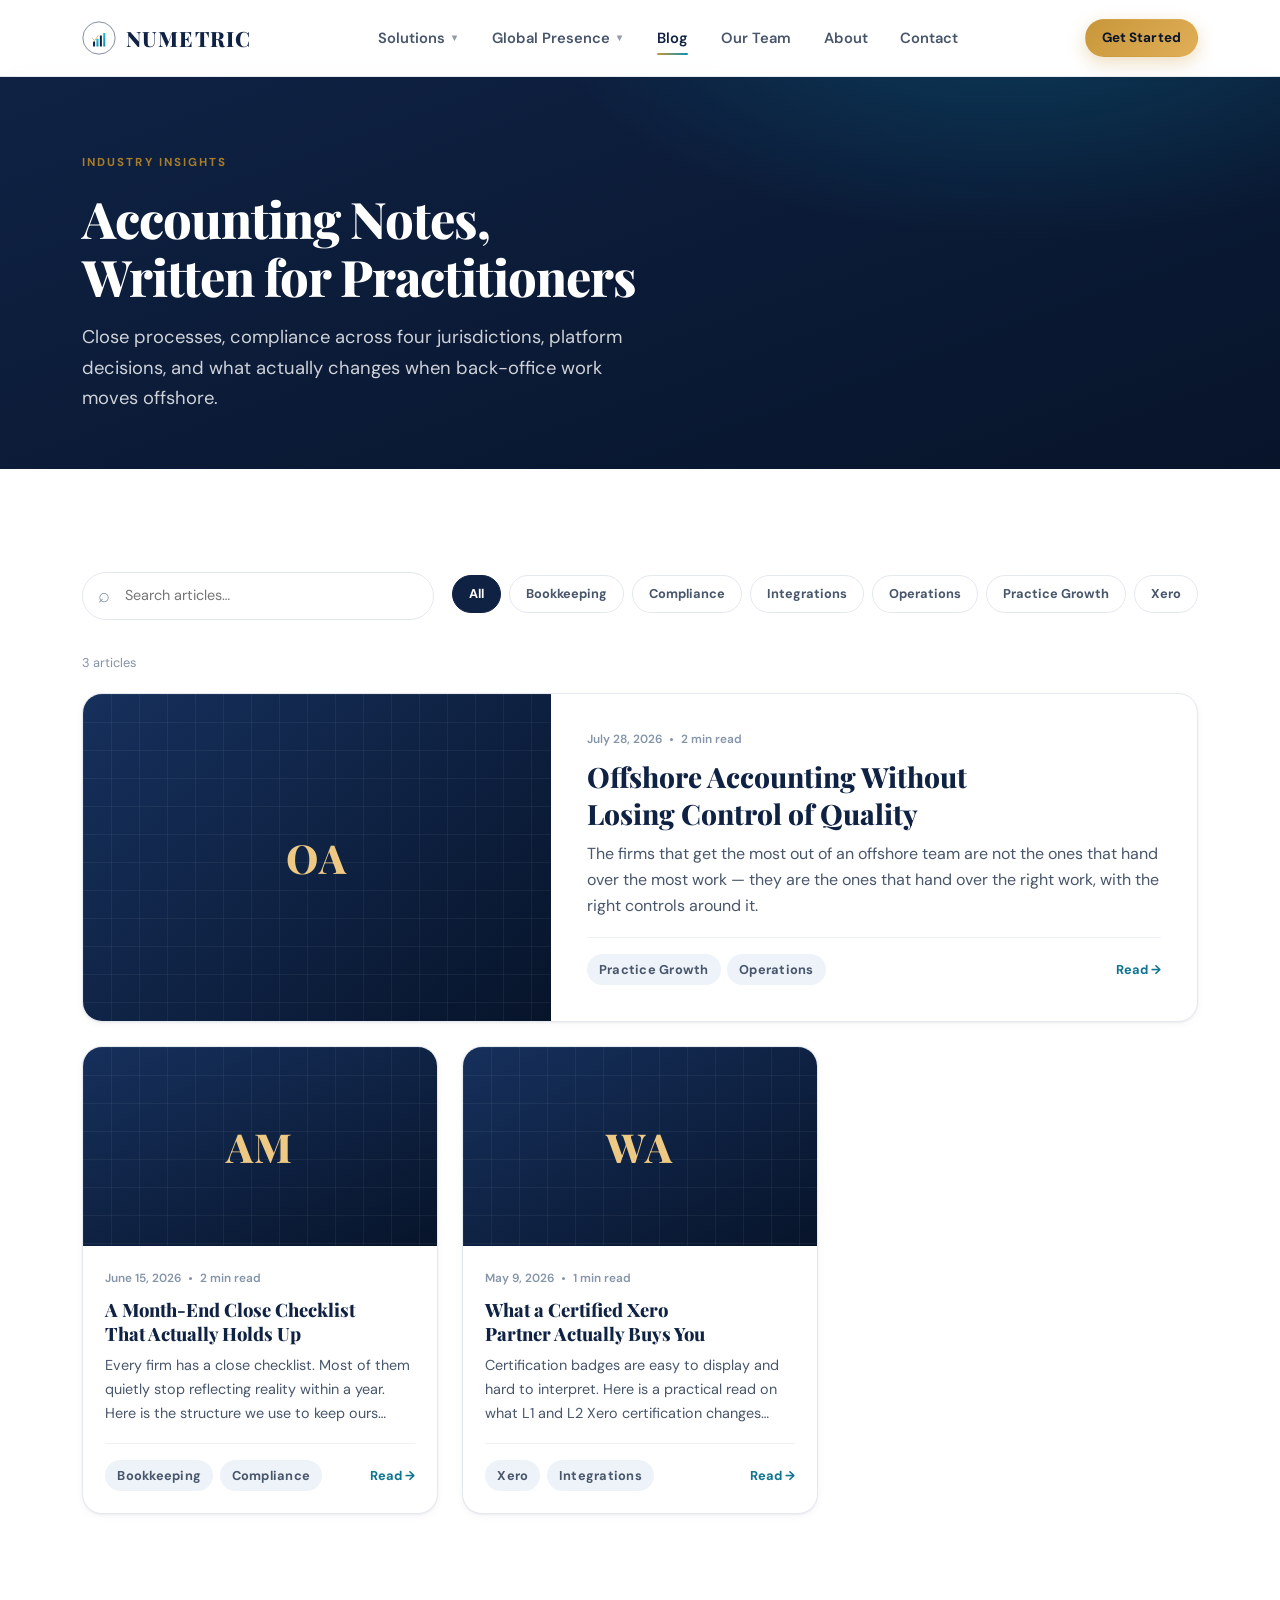
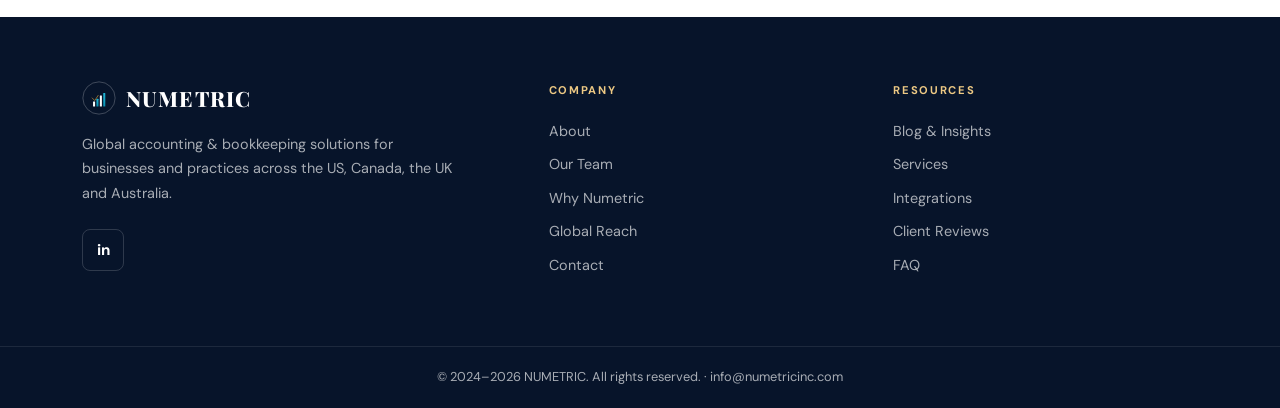
==== blog.html @ f00f63e6 "mobile res and blogs" ====
<!DOCTYPE html>
<html lang="en">
<head>
<meta charset="UTF-8">
<meta name="viewport" content="width=device-width, initial-scale=1.0">
<title>Insights &amp; Blog — NUMETRIC</title>
<meta name="description" content="Practical writing on offshore accounting, month-end close, compliance across the US, Canada, UK and Australia, and getting more out of Xero.">
<link rel="canonical" href="https://www.numetricinc.com/blog">
<meta property="og:title" content="Insights &amp; Blog — NUMETRIC">
<meta property="og:type" content="website">
<link rel="preconnect" href="https://fonts.googleapis.com">
<link rel="preconnect" href="https://fonts.gstatic.com" crossorigin>
<link href="https://fonts.googleapis.com/css2?family=Playfair+Display:wght@700;800&family=DM+Sans:wght@300;400;500;600;700&display=swap" rel="stylesheet">
<link rel="stylesheet" href="/assets/site.css">
</head>
<body data-page="blog">

<a class="skip-link" href="#main">Skip to content</a>
<header data-site-header></header>

<main id="main">

<section class="article-hero">
    <div class="container">
        <span class="eyebrow">Industry Insights</span>
        <h1>Accounting Notes, Written for Practitioners</h1>
        <p class="hero-sub">Close processes, compliance across four jurisdictions, platform decisions,
            and what actually changes when back-office work moves offshore.</p>
    </div>
</section>

<section class="section">
    <div class="container">
        <div class="blog-toolbar">
            <label class="search-field">
                <span class="sr-only">Search articles</span>
                <input id="q" type="search" placeholder="Search articles…" autocomplete="off">
            </label>
            <div class="filter-row" id="tagFilters"></div>
        </div>

        <p id="resultCount" style="font-size:var(--fs-xs);color:var(--muted);margin-bottom:1.25rem"></p>
        <div class="grid grid-3" id="postList"></div>
    </div>
</section>

</main>

<footer data-site-footer></footer>

<script src="/assets/site.js"></script>
<script>
NM.ready(async () => {
    const posts = await NM.getPosts();
    const listEl = document.getElementById('postList');
    const countEl = document.getElementById('resultCount');
    const qEl = document.getElementById('q');

    /* Tag set derived from the posts themselves — no separate list to maintain. */
    const tags = [...new Set(posts.flatMap(p => p.tags))].sort();
    let activeTag = 'All';

    document.getElementById('tagFilters').innerHTML = ['All', ...tags].map(t =>
        `<button class="filter-chip ${t === 'All' ? 'active' : ''}" data-tag="${NM.esc(t)}">${NM.esc(t)}</button>`
    ).join('');

    function render() {
        const q = qEl.value.trim().toLowerCase();
        const matches = posts.filter(p => {
            const byTag = activeTag === 'All' || p.tags.includes(activeTag);
            const byText = !q ||
                (p.title + ' ' + p.excerpt + ' ' + p.content + ' ' + p.tags.join(' '))
                    .toLowerCase().includes(q);
            return byTag && byText;
        });

        if (!matches.length) {
            countEl.textContent = '';
            listEl.innerHTML = posts.length
                ? NM.emptyState('No matching articles',
                    'Try a different search term or clear the active filter.')
                : NM.emptyState('No articles published yet',
                    'Posts added via the studio route and committed to data/blogs.json appear here.');
        } else {
            countEl.textContent =
                `${matches.length} article${matches.length === 1 ? '' : 's'}` +
                (activeTag === 'All' ? '' : ` in ${activeTag}`);
            /* Feature the newest post only in the unfiltered default view. */
            const feature = !q && activeTag === 'All';
            listEl.innerHTML = matches
                .map((p, i) => NM.postCard(p, { featured: feature && i === 0 }))
                .join('');
        }
        NM.observeNew();
    }

    document.getElementById('tagFilters').addEventListener('click', (e) => {
        const chip = e.target.closest('.filter-chip');
        if (!chip) return;
        activeTag = chip.dataset.tag;
        document.querySelectorAll('.filter-chip')
            .forEach(c => c.classList.toggle('active', c === chip));
        render();
    });

    let t;
    qEl.addEventListener('input', () => { clearTimeout(t); t = setTimeout(render, 140); });

    render();
});
</script>
</body>
</html>
---- assets/site.css ----
/* ==========================================================================
   NUMETRIC — Design System
   Single stylesheet shared by every page. Mobile-first: base rules target
   small screens, media queries only ever ADD capability at wider widths.
   ========================================================================== */

/* ── 1. TOKENS ─────────────────────────────────────────────────────────── */
:root {
    /* Brand */
    --navy-900: #07142a;
    --navy-800: #0f2244;
    --navy-700: #16305c;
    --navy-600: #23477f;
    --navy-500: #2c5aa0;

    --gold-600: #a87c28;
    --gold-500: #c8973a;
    --gold-400: #e0ae57;
    --gold-300: #edc984;
    --gold-50:  #fdf6e8;

    --teal-600: #0e7490;
    --teal-500: #0891b2;
    --teal-400: #22b8d8;
    --teal-50:  #e6f6fb;

    /* Neutrals */
    --ink:      #101a2b;
    --slate:    #48566b;
    --muted:    #8494a9;
    --line:     #e4e9f0;
    --line-soft:#eef2f7;
    --surface:  #ffffff;
    --canvas:   #f7f9fc;
    --canvas-2: #eef3f9;

    --success:  #0d9488;
    --danger:   #dc2626;

    /* Type */
    --font-display: 'Playfair Display', Georgia, serif;
    --font-body: 'DM Sans', -apple-system, BlinkMacSystemFont, 'Segoe UI', sans-serif;

    --fs-hero:  clamp(2.15rem, 6.2vw, 4rem);
    --fs-h2:    clamp(1.7rem, 4.2vw, 2.75rem);
    --fs-h3:    clamp(1.1rem, 2.2vw, 1.35rem);
    --fs-lead:  clamp(1rem, 1.9vw, 1.15rem);
    --fs-body:  1rem;
    --fs-sm:    0.9rem;
    --fs-xs:    0.8rem;

    /* Space */
    --gutter: 1.25rem;
    --section-y: clamp(3.5rem, 8vw, 7rem);
    --max-w: 1180px;
    --max-read: 46rem;

    /* Shape */
    --r-sm: 8px;
    --r-md: 14px;
    --r-lg: 20px;
    --r-xl: 28px;
    --r-pill: 999px;

    /* Elevation */
    --sh-1: 0 1px 2px rgba(16, 26, 43, .05), 0 2px 8px rgba(16, 26, 43, .04);
    --sh-2: 0 4px 12px rgba(16, 26, 43, .07), 0 12px 32px rgba(16, 26, 43, .06);
    --sh-3: 0 12px 28px rgba(16, 26, 43, .10), 0 28px 64px rgba(16, 26, 43, .10);
    --sh-navy: 0 18px 40px rgba(15, 34, 68, .28);

    --ease: cubic-bezier(.22, .61, .36, 1);
    --header-h: 68px;
}

@media (min-width: 768px) {
    :root { --gutter: 2rem; --header-h: 76px; }
}

/* ── 2. RESET ──────────────────────────────────────────────────────────── */
*, *::before, *::after { margin: 0; padding: 0; box-sizing: border-box; }

html {
    scroll-behavior: smooth;
    scroll-padding-top: calc(var(--header-h) + 12px);
    -webkit-text-size-adjust: 100%;
}

body {
    font-family: var(--font-body);
    font-size: var(--fs-body);
    line-height: 1.65;
    color: var(--ink);
    background: var(--surface);
    overflow-x: hidden;
    -webkit-font-smoothing: antialiased;
    text-rendering: optimizeLegibility;
}

img, svg { display: block; max-width: 100%; }
button, input, textarea, select { font: inherit; color: inherit; }
button { background: none; border: none; cursor: pointer; }
a { color: inherit; text-decoration: none; }
ul { list-style: none; }

:focus-visible {
    outline: 3px solid var(--teal-400);
    outline-offset: 3px;
    border-radius: 4px;
}

::selection { background: var(--gold-300); color: var(--navy-900); }

@media (prefers-reduced-motion: reduce) {
    html { scroll-behavior: auto; }
    *, *::before, *::after {
        animation-duration: .01ms !important;
        transition-duration: .01ms !important;
    }
}

/* ── 3. LAYOUT PRIMITIVES ──────────────────────────────────────────────── */
.container {
    width: 100%;
    max-width: var(--max-w);
    margin-inline: auto;
    padding-inline: var(--gutter);
}

.section { padding-block: var(--section-y); }
.section-tint { background: var(--canvas); }
.section-deep {
    background:
        radial-gradient(1000px 500px at 85% -10%, rgba(8, 145, 178, .30), transparent 60%),
        radial-gradient(800px 420px at 5% 110%, rgba(200, 151, 58, .22), transparent 60%),
        linear-gradient(160deg, var(--navy-800), var(--navy-900));
    color: #fff;
}

.stack > * + * { margin-top: 1rem; }

/* Section heading block */
.section-head { margin-bottom: clamp(2rem, 5vw, 3.25rem); }
.section-head.center { text-align: center; margin-inline: auto; max-width: 42rem; }

.eyebrow {
    display: inline-block;
    font-size: 0.72rem;
    font-weight: 700;
    letter-spacing: .18em;
    text-transform: uppercase;
    color: var(--gold-600);
}
.section-deep .eyebrow { color: var(--gold-300); }

.rule {
    width: 52px;
    height: 4px;
    border-radius: 2px;
    background: linear-gradient(90deg, var(--gold-500), var(--gold-300));
    margin-block: .9rem 1.25rem;
}
.section-head.center .rule { margin-inline: auto; }

h1, h2, h3, h4 { font-family: var(--font-display); line-height: 1.15; font-weight: 800; }

.section-title {
    font-size: var(--fs-h2);
    color: var(--navy-800);
    letter-spacing: -.015em;
    text-wrap: balance;
}
.section-deep .section-title { color: #fff; }

.section-lead {
    font-size: var(--fs-lead);
    color: var(--slate);
    max-width: 40rem;
    margin-top: 1rem;
    text-wrap: pretty;
}
.section-head.center .section-lead { margin-inline: auto; }
.section-deep .section-lead { color: rgba(255, 255, 255, .78); }

/* Auto-fit grids: one column on phones, fluid columns above */
.grid { display: grid; gap: 1.25rem; }
@media (min-width: 640px) {
    .grid { gap: 1.5rem; }
    .grid-2 { grid-template-columns: repeat(auto-fit, minmax(19rem, 1fr)); }
    .grid-3 { grid-template-columns: repeat(auto-fit, minmax(17rem, 1fr)); }
    .grid-4 { grid-template-columns: repeat(auto-fit, minmax(13rem, 1fr)); }
}

/* ── 4. BUTTONS ────────────────────────────────────────────────────────── */
.btn {
    --btn-bg: var(--navy-800);
    --btn-fg: #fff;
    --btn-bd: transparent;
    display: inline-flex;
    align-items: center;
    justify-content: center;
    gap: .5rem;
    min-height: 46px;
    padding: .7rem 1.5rem;
    border-radius: var(--r-pill);
    border: 1.5px solid var(--btn-bd);
    background: var(--btn-bg);
    color: var(--btn-fg);
    font-size: .93rem;
    font-weight: 700;
    letter-spacing: .01em;
    text-align: center;
    cursor: pointer;
    transition: transform .22s var(--ease), box-shadow .22s var(--ease),
                background-color .22s var(--ease), color .22s var(--ease);
}
.btn:hover { transform: translateY(-2px); box-shadow: var(--sh-2); }
.btn:active { transform: translateY(0); }

.btn-gold {
    --btn-bg: linear-gradient(135deg, var(--gold-500), var(--gold-400));
    --btn-fg: var(--navy-900);
    box-shadow: 0 6px 18px rgba(200, 151, 58, .32);
}
.btn-gold:hover { box-shadow: 0 12px 30px rgba(200, 151, 58, .42); }

.btn-navy { --btn-bg: var(--navy-800); --btn-fg: #fff; }
.btn-teal { --btn-bg: linear-gradient(135deg, var(--teal-500), var(--teal-600)); --btn-fg: #fff; }

.btn-outline {
    --btn-bg: transparent;
    --btn-fg: #fff;
    --btn-bd: rgba(255, 255, 255, .45);
    backdrop-filter: blur(6px);
}
.btn-outline:hover { --btn-bg: rgba(255, 255, 255, .12); }

.btn-ghost {
    --btn-bg: transparent;
    --btn-fg: var(--navy-800);
    --btn-bd: var(--line);
}
.btn-ghost:hover { --btn-bd: var(--navy-600); --btn-bg: var(--canvas); }

.btn-sm { min-height: 38px; padding: .45rem 1rem; font-size: .84rem; }
.btn-block { width: 100%; }

/* ── 5. CHIPS / TAGS ───────────────────────────────────────────────────── */
.tag {
    display: inline-flex;
    align-items: center;
    gap: .35rem;
    padding: .3rem .75rem;
    border-radius: var(--r-pill);
    background: var(--teal-50);
    color: var(--teal-600);
    font-size: var(--fs-xs);
    font-weight: 700;
    letter-spacing: .02em;
}
.tag-gold { background: var(--gold-50); color: var(--gold-600); }
.tag-muted { background: var(--canvas-2); color: var(--slate); }

/* ── 6. CARDS ──────────────────────────────────────────────────────────── */
.card {
    background: var(--surface);
    border: 1px solid var(--line);
    border-radius: var(--r-lg);
    padding: 1.6rem;
    box-shadow: var(--sh-1);
    transition: transform .3s var(--ease), box-shadow .3s var(--ease),
                border-color .3s var(--ease);
}
.card-hover:hover {
    transform: translateY(-4px);
    box-shadow: var(--sh-3);
    border-color: rgba(44, 90, 160, .28);
}

/* Gradient hairline that wipes in on hover */
.card-accent { position: relative; overflow: hidden; }
.card-accent::before {
    content: '';
    position: absolute;
    inset-inline: 0;
    top: 0;
    height: 3px;
    background: linear-gradient(90deg, var(--teal-500), var(--gold-500));
    transform: scaleX(0);
    transform-origin: left;
    transition: transform .4s var(--ease);
}
.card-accent:hover::before { transform: scaleX(1); }

.icon-tile {
    display: grid;
    place-items: center;
    width: 52px;
    height: 52px;
    border-radius: var(--r-md);
    background: linear-gradient(140deg, var(--teal-50), var(--gold-50));
    font-size: 1.5rem;
    margin-bottom: 1.1rem;
}

/* ── 7. HEADER + NAV ───────────────────────────────────────────────────── */
.site-header {
    position: fixed;
    inset-inline: 0;
    top: 0;
    z-index: 1000;
    background: rgba(255, 255, 255, .82);
    backdrop-filter: saturate(180%) blur(14px);
    border-bottom: 1px solid transparent;
    transition: box-shadow .3s var(--ease), border-color .3s var(--ease),
                background-color .3s var(--ease);
}
.site-header.scrolled {
    background: rgba(255, 255, 255, .95);
    border-bottom-color: var(--line);
    box-shadow: 0 2px 20px rgba(16, 26, 43, .07);
}

.nav {
    display: flex;
    align-items: center;
    justify-content: space-between;
    gap: 1rem;
    height: var(--header-h);
    max-width: var(--max-w);
    margin-inline: auto;
    padding-inline: var(--gutter);
}

.brand { display: flex; align-items: center; gap: .6rem; flex-shrink: 0; }
.brand-mark { width: 34px; height: 34px; }
.brand-text {
    font-family: var(--font-display);
    font-size: 1.32rem;
    font-weight: 800;
    letter-spacing: .06em;
    color: var(--navy-800);
}

/* Desktop nav is hidden until there is room for it */
.nav-menu, .nav-cta { display: none; }

@media (min-width: 1024px) {
    .nav-menu {
        display: flex;
        align-items: center;
        gap: .35rem;
        margin-inline: auto;
    }
    .nav-cta { display: flex; align-items: center; gap: .7rem; }
    .nav-toggle { display: none !important; }
}

.nav-item { position: relative; }
.nav-link {
    display: inline-flex;
    align-items: center;
    gap: .3rem;
    padding: .55rem .85rem;
    border-radius: var(--r-sm);
    font-size: .92rem;
    font-weight: 600;
    color: var(--slate);
    transition: color .2s var(--ease), background-color .2s var(--ease);
}
.nav-link:hover, .nav-item:hover > .nav-link { color: var(--navy-800); background: var(--canvas); }
.nav-link[aria-current="page"] { color: var(--navy-800); }
.nav-link[aria-current="page"]::after {
    content: '';
    position: absolute;
    left: .85rem;
    right: .85rem;
    bottom: .25rem;
    height: 2px;
    border-radius: 2px;
    background: linear-gradient(90deg, var(--gold-500), var(--teal-500));
}
.caret { font-size: .6rem; opacity: .6; transition: transform .25s var(--ease); }
.nav-item:hover .caret { transform: rotate(180deg); }

.dropdown {
    position: absolute;
    top: calc(100% + .4rem);
    left: 0;
    min-width: 15rem;
    padding: .5rem;
    background: var(--surface);
    border: 1px solid var(--line);
    border-radius: var(--r-md);
    box-shadow: var(--sh-3);
    opacity: 0;
    visibility: hidden;
    transform: translateY(-6px);
    transition: opacity .22s var(--ease), transform .22s var(--ease), visibility .22s;
}
.nav-item:hover .dropdown, .nav-item:focus-within .dropdown {
    opacity: 1;
    visibility: visible;
    transform: translateY(0);
}
.dropdown a {
    display: block;
    padding: .6rem .75rem;
    border-radius: var(--r-sm);
    font-size: .89rem;
    font-weight: 500;
    color: var(--slate);
    transition: background-color .18s, color .18s, padding-left .18s;
}
.dropdown a:hover { background: var(--canvas); color: var(--navy-800); padding-left: 1rem; }

/* Hamburger */
.nav-toggle {
    display: grid;
    place-content: center;
    gap: 5px;
    width: 44px;
    height: 44px;
    border-radius: var(--r-sm);
    margin-right: -8px;
}
.nav-toggle span {
    display: block;
    width: 22px;
    height: 2px;
    border-radius: 2px;
    background: var(--navy-800);
    transition: transform .3s var(--ease), opacity .2s var(--ease);
}
.nav-toggle[aria-expanded="true"] span:nth-child(1) { transform: translateY(7px) rotate(45deg); }
.nav-toggle[aria-expanded="true"] span:nth-child(2) { opacity: 0; }
.nav-toggle[aria-expanded="true"] span:nth-child(3) { transform: translateY(-7px) rotate(-45deg); }

/* Mobile drawer — full-height sheet below the bar */
.drawer {
    position: fixed;
    inset: var(--header-h) 0 0;
    z-index: 999;
    padding: 1.5rem var(--gutter) 3rem;
    background: var(--surface);
    overflow-y: auto;
    overscroll-behavior: contain;
    opacity: 0;
    visibility: hidden;
    transform: translateY(-8px);
    transition: opacity .28s var(--ease), transform .28s var(--ease), visibility .28s;
}
.drawer.open { opacity: 1; visibility: visible; transform: translateY(0); }
@media (min-width: 1024px) { .drawer { display: none; } }

.drawer-group { padding-block: .85rem; border-bottom: 1px solid var(--line-soft); }
.drawer-label {
    display: block;
    font-size: .7rem;
    font-weight: 700;
    letter-spacing: .16em;
    text-transform: uppercase;
    color: var(--muted);
    margin-bottom: .5rem;
}
.drawer a {
    display: block;
    padding: .7rem 0;
    font-size: 1.02rem;
    font-weight: 600;
    color: var(--navy-800);
}
.drawer a:active { color: var(--teal-600); }
.drawer-actions { display: grid; gap: .75rem; margin-top: 1.5rem; }

body.no-scroll { overflow: hidden; }

/* Every page offsets content by the fixed header */
main { padding-top: var(--header-h); }

/* ── 8. HERO ───────────────────────────────────────────────────────────── */
.hero {
    position: relative;
    isolation: isolate;
    overflow: hidden;
    padding-block: clamp(3rem, 9vw, 6.5rem);
    background: linear-gradient(160deg, var(--navy-800) 0%, var(--navy-900) 100%);
    color: #fff;
}
.hero::before {
    content: '';
    position: absolute;
    inset: 0;
    z-index: -2;
    background-image:
        linear-gradient(rgba(255, 255, 255, .045) 1px, transparent 1px),
        linear-gradient(90deg, rgba(255, 255, 255, .045) 1px, transparent 1px);
    background-size: 56px 56px;
    mask-image: radial-gradient(120% 90% at 50% 0%, #000 30%, transparent 78%);
}
.hero::after {
    content: '';
    position: absolute;
    z-index: -1;
    width: min(70vw, 620px);
    aspect-ratio: 1;
    right: -12%;
    top: -22%;
    border-radius: 50%;
    background: radial-gradient(circle, rgba(8, 145, 178, .38), transparent 68%);
    filter: blur(20px);
}

.hero-inner { display: grid; gap: clamp(2.5rem, 6vw, 4rem); align-items: center; }
@media (min-width: 960px) { .hero-inner { grid-template-columns: 1.08fr .92fr; } }

.hero-badge {
    display: inline-flex;
    align-items: center;
    gap: .5rem;
    padding: .45rem 1rem;
    border-radius: var(--r-pill);
    border: 1px solid rgba(255, 255, 255, .18);
    background: rgba(255, 255, 255, .07);
    backdrop-filter: blur(8px);
    font-size: .75rem;
    font-weight: 700;
    letter-spacing: .1em;
    text-transform: uppercase;
    color: var(--gold-300);
}

.hero h1 {
    font-size: var(--fs-hero);
    letter-spacing: -.02em;
    margin-block: 1.4rem 1.25rem;
    text-wrap: balance;
}
.hero h1 em {
    font-style: normal;
    background: linear-gradient(120deg, var(--gold-400), var(--gold-300));
    -webkit-background-clip: text;
    background-clip: text;
    color: transparent;
}

.hero-sub {
    font-size: var(--fs-lead);
    color: rgba(255, 255, 255, .8);
    max-width: 34rem;
    text-wrap: pretty;
}

.hero-actions { display: flex; flex-wrap: wrap; gap: .85rem; margin-top: 2rem; }
.hero-actions .btn { flex: 1 1 auto; min-width: 12rem; }
@media (min-width: 480px) { .hero-actions .btn { flex: 0 0 auto; } }

/* Stat cards: 2-up even on the smallest phones */
.hero-stats { display: grid; grid-template-columns: repeat(2, 1fr); gap: .85rem; }
@media (min-width: 640px) { .hero-stats { gap: 1.1rem; } }

.stat {
    padding: 1.25rem;
    border-radius: var(--r-lg);
    border: 1px solid rgba(255, 255, 255, .12);
    background: rgba(255, 255, 255, .06);
    backdrop-filter: blur(12px);
    transition: transform .3s var(--ease), background-color .3s var(--ease);
}
.stat:hover { transform: translateY(-4px); background: rgba(255, 255, 255, .1); }
.stat.featured {
    border-color: rgba(200, 151, 58, .4);
    background: linear-gradient(150deg, rgba(200, 151, 58, .18), rgba(255, 255, 255, .05));
}
.stat-icon { font-size: 1.3rem; margin-bottom: .6rem; }
.stat-num {
    font-family: var(--font-display);
    font-size: clamp(1.5rem, 4.4vw, 2rem);
    font-weight: 800;
    color: var(--gold-300);
    line-height: 1.1;
}
.stat-label {
    font-size: var(--fs-xs);
    color: rgba(255, 255, 255, .7);
    line-height: 1.45;
    margin-top: .35rem;
}

/* ── 9. TRUST BAR (scrolls horizontally on small screens) ──────────────── */
.trust {
    background: var(--navy-900);
    border-top: 1px solid rgba(255, 255, 255, .07);
    padding-block: 1rem;
}
.trust-inner {
    display: flex;
    align-items: center;
    gap: 1.25rem;
    max-width: var(--max-w);
    margin-inline: auto;
    padding-inline: var(--gutter);
}
.trust-label {
    flex-shrink: 0;
    font-size: .68rem;
    font-weight: 700;
    letter-spacing: .18em;
    text-transform: uppercase;
    color: var(--gold-500);
}
.trust-items {
    display: flex;
    gap: 1.75rem;
    overflow-x: auto;
    scrollbar-width: none;
    -webkit-overflow-scrolling: touch;
}
.trust-items::-webkit-scrollbar { display: none; }
.trust-item {
    display: flex;
    align-items: center;
    gap: .45rem;
    white-space: nowrap;
    font-size: var(--fs-xs);
    font-weight: 600;
    color: rgba(255, 255, 255, .68);
}

/* ── 10. ABOUT ─────────────────────────────────────────────────────────── */
.about-grid { display: grid; gap: clamp(2.5rem, 5vw, 4rem); align-items: start; }
@media (min-width: 960px) { .about-grid { grid-template-columns: 1.1fr .9fr; } }

.values { display: grid; gap: 1rem; margin-top: 2.5rem; }
@media (min-width: 560px) { .values { grid-template-columns: repeat(3, 1fr); } }

.value {
    padding: 1.25rem;
    border-radius: var(--r-md);
    background: var(--canvas);
    border: 1px solid var(--line-soft);
}
.value .v-icon {
    display: grid;
    place-items: center;
    width: 36px;
    height: 36px;
    border-radius: 10px;
    background: var(--surface);
    box-shadow: var(--sh-1);
    margin-bottom: .7rem;
}
.value h4 { font-size: .95rem; color: var(--navy-800); margin-bottom: .3rem; }
.value p { font-size: var(--fs-xs); color: var(--slate); line-height: 1.55; }

.about-visual { position: relative; }
.about-panel {
    padding: clamp(1.75rem, 4vw, 2.5rem);
    border-radius: var(--r-xl);
    background: linear-gradient(155deg, var(--navy-700), var(--navy-900));
    color: #fff;
    box-shadow: var(--sh-navy);
}
.about-panel h3 { font-size: var(--fs-h3); margin-bottom: 1rem; }
.about-panel p { color: rgba(255, 255, 255, .78); font-size: var(--fs-sm); line-height: 1.75; }

.about-float {
    display: none;
    position: absolute;
    right: -1rem;
    bottom: -1.75rem;
    padding: 1.1rem 1.5rem;
    border-radius: var(--r-lg);
    background: var(--surface);
    box-shadow: var(--sh-3);
    text-align: center;
}
@media (min-width: 560px) { .about-float { display: block; } }
.about-float .big {
    font-family: var(--font-display);
    font-size: 1.75rem;
    font-weight: 800;
    color: var(--gold-600);
}
.about-float .small {
    font-size: .68rem;
    font-weight: 700;
    letter-spacing: .1em;
    text-transform: uppercase;
    color: var(--muted);
}

/* ── 11. SERVICES ──────────────────────────────────────────────────────── */
.svc h3 { font-size: var(--fs-h3); color: var(--navy-800); margin-bottom: .6rem; }
.svc > p { font-size: var(--fs-sm); color: var(--slate); line-height: 1.7; }
.svc-list { margin-top: 1.1rem; padding-top: 1.1rem; border-top: 1px solid var(--line-soft); }
.svc-list li {
    position: relative;
    padding-left: 1.4rem;
    font-size: var(--fs-xs);
    color: var(--slate);
    line-height: 1.5;
}
.svc-list li + li { margin-top: .5rem; }
.svc-list li::before {
    content: '';
    position: absolute;
    left: 0;
    top: .45em;
    width: 6px;
    height: 6px;
    border-radius: 50%;
    background: linear-gradient(135deg, var(--teal-500), var(--gold-500));
}

/* ── 12. INTEGRATIONS ──────────────────────────────────────────────────── */
.intg { position: relative; }
.intg-logo {
    display: grid;
    place-items: center;
    width: 60px;
    height: 60px;
    border-radius: var(--r-md);
    font-size: 1.6rem;
    font-weight: 800;
    color: #fff;
    margin-bottom: 1.1rem;
}
.intg-logo.timeki { background: linear-gradient(135deg, var(--teal-500), var(--teal-600)); }
.intg-logo.xero { background: linear-gradient(135deg, #13b5ea, #0086b3); font-family: var(--font-display); }
.intg h3 { font-size: var(--fs-h3); color: var(--navy-800); }
.intg-sub { font-size: var(--fs-xs); font-weight: 700; color: var(--teal-600); margin-block: .25rem .8rem; }
.intg > p { font-size: var(--fs-sm); color: var(--slate); line-height: 1.7; }
.intg-features { margin-top: 1.1rem; display: flex; flex-wrap: wrap; gap: .45rem; }
.intg-features li {
    padding: .3rem .7rem;
    border-radius: var(--r-pill);
    background: var(--canvas);
    border: 1px solid var(--line-soft);
    font-size: .74rem;
    font-weight: 600;
    color: var(--slate);
}

.note-panel {
    margin-top: 1.5rem;
    padding: clamp(1.25rem, 3vw, 2rem);
    border-radius: var(--r-lg);
    border-left: 4px solid var(--gold-500);
    background: var(--gold-50);
}
.note-panel h4 { font-size: 1.05rem; color: var(--navy-800); margin-bottom: .5rem; }
.note-panel p { font-size: var(--fs-sm); color: var(--slate); line-height: 1.7; }

/* ── 13. COUNTRIES ─────────────────────────────────────────────────────── */
.country {
    text-align: center;
    padding: 1.75rem 1.25rem;
    border-radius: var(--r-lg);
    border: 1px solid rgba(255, 255, 255, .12);
    background: rgba(255, 255, 255, .06);
    backdrop-filter: blur(10px);
    transition: transform .3s var(--ease), background-color .3s var(--ease);
}
.country:hover { transform: translateY(-5px); background: rgba(255, 255, 255, .1); }
.country img {
    width: 56px;
    height: 37px;
    object-fit: cover;
    border-radius: 5px;
    margin: 0 auto .9rem;
    box-shadow: 0 4px 12px rgba(0, 0, 0, .3);
}
.country h4 { font-size: 1.05rem; color: #fff; margin-bottom: .45rem; }
.country p { font-size: var(--fs-xs); color: rgba(255, 255, 255, .68); line-height: 1.55; }

.countries-more {
    text-align: center;
    margin-top: 2.25rem;
    font-size: var(--fs-sm);
    color: rgba(255, 255, 255, .7);
}
.countries-more strong { color: var(--gold-300); }

/* ── 14. PROCESS ───────────────────────────────────────────────────────── */
.process-track { display: grid; gap: 1.5rem; counter-reset: step; }
@media (min-width: 900px) {
    .process-track { grid-template-columns: repeat(4, 1fr); gap: 1.25rem; }
}
.step { position: relative; padding-left: 3.75rem; }
@media (min-width: 900px) { .step { padding-left: 0; padding-top: 4rem; text-align: left; } }

.step-num {
    position: absolute;
    left: 0;
    top: 0;
    display: grid;
    place-items: center;
    width: 48px;
    height: 48px;
    border-radius: 50%;
    background: linear-gradient(140deg, var(--navy-700), var(--navy-900));
    color: var(--gold-300);
    font-family: var(--font-display);
    font-size: 1.15rem;
    font-weight: 800;
    box-shadow: var(--sh-2);
    z-index: 1;
}
/* Connector: vertical on mobile, horizontal on wide screens */
.step:not(:last-child)::after {
    content: '';
    position: absolute;
    left: 23px;
    top: 48px;
    bottom: -1.5rem;
    width: 2px;
    background: linear-gradient(var(--line), transparent);
}
@media (min-width: 900px) {
    .step:not(:last-child)::after {
        left: 48px;
        right: -1.25rem;
        top: 23px;
        bottom: auto;
        width: auto;
        height: 2px;
        background: linear-gradient(90deg, var(--line), transparent);
    }
}
.step h4 { font-size: 1.05rem; color: var(--navy-800); margin-bottom: .45rem; }
.step p { font-size: var(--fs-xs); color: var(--slate); line-height: 1.6; }

/* ── 15. WHY ───────────────────────────────────────────────────────────── */
.why-card h3 { font-size: var(--fs-h3); color: var(--navy-800); margin-bottom: .55rem; }
.why-card p { font-size: var(--fs-sm); color: var(--slate); line-height: 1.7; }

/* ── 16. BLOG ──────────────────────────────────────────────────────────── */
.post-card {
    display: flex;
    flex-direction: column;
    overflow: hidden;
    padding: 0;
    height: 100%;
}
.post-cover {
    aspect-ratio: 16 / 9;
    display: grid;
    place-items: center;
    background: linear-gradient(140deg, var(--navy-700), var(--navy-900));
    color: var(--gold-300);
    font-family: var(--font-display);
    font-size: 2.5rem;
    font-weight: 800;
    letter-spacing: .04em;
    position: relative;
    overflow: hidden;
}
.post-cover::after {
    content: '';
    position: absolute;
    inset: 0;
    background-image:
        linear-gradient(rgba(255, 255, 255, .05) 1px, transparent 1px),
        linear-gradient(90deg, rgba(255, 255, 255, .05) 1px, transparent 1px);
    background-size: 28px 28px;
}
.post-cover img { width: 100%; height: 100%; object-fit: cover; }

.post-body { display: flex; flex-direction: column; flex: 1; padding: 1.4rem; }
.post-meta {
    display: flex;
    flex-wrap: wrap;
    align-items: center;
    gap: .5rem;
    font-size: .74rem;
    color: var(--muted);
    font-weight: 600;
    margin-bottom: .6rem;
}
.post-meta .dot { width: 3px; height: 3px; border-radius: 50%; background: var(--muted); }
.post-card h3 {
    font-size: 1.15rem;
    color: var(--navy-800);
    line-height: 1.3;
    margin-bottom: .55rem;
    text-wrap: balance;
}
.post-card:hover h3 { color: var(--navy-600); }
.post-excerpt {
    font-size: var(--fs-sm);
    color: var(--slate);
    line-height: 1.65;
    flex: 1;
    /* Keep card heights even without hard-cropping short excerpts */
    display: -webkit-box;
    -webkit-line-clamp: 3;
    line-clamp: 3;
    -webkit-box-orient: vertical;
    overflow: hidden;
}
.post-foot {
    display: flex;
    align-items: center;
    justify-content: space-between;
    gap: .75rem;
    margin-top: 1.1rem;
    padding-top: 1rem;
    border-top: 1px solid var(--line-soft);
}
.post-link {
    font-size: var(--fs-xs);
    font-weight: 700;
    color: var(--teal-600);
    white-space: nowrap;
    flex-shrink: 0;
}
.post-card:hover .post-link { color: var(--navy-800); }

/* Featured post — spans the full row on wide screens */
@media (min-width: 900px) {
    .post-card.featured { grid-column: 1 / -1; flex-direction: row; }
    .post-card.featured .post-cover { flex: 0 0 42%; aspect-ratio: auto; }
    .post-card.featured .post-body { padding: 2.25rem; justify-content: center; }
    .post-card.featured h3 { font-size: 1.75rem; }
    .post-card.featured .post-excerpt { -webkit-line-clamp: 4; line-clamp: 4; font-size: 1rem; }
}

.empty-state {
    grid-column: 1 / -1;
    text-align: center;
    padding: clamp(2.5rem, 8vw, 4.5rem) 1.5rem;
    border: 2px dashed var(--line);
    border-radius: var(--r-lg);
    background: var(--canvas);
}
.empty-state .emoji { font-size: 2.25rem; margin-bottom: .75rem; }
.empty-state h3 { font-size: 1.15rem; color: var(--navy-800); margin-bottom: .4rem; }
.empty-state p { font-size: var(--fs-sm); color: var(--slate); max-width: 28rem; margin-inline: auto; }

/* Blog index toolbar */
.blog-toolbar {
    display: flex;
    flex-direction: column;
    gap: 1rem;
    margin-bottom: 2rem;
}
@media (min-width: 720px) {
    .blog-toolbar { flex-direction: row; align-items: center; justify-content: space-between; }
}
.search-field { position: relative; flex: 1; max-width: 22rem; }
.search-field input {
    width: 100%;
    min-height: 46px;
    padding: .7rem 1rem .7rem 2.6rem;
    border: 1.5px solid var(--line);
    border-radius: var(--r-pill);
    background: var(--surface);
    font-size: var(--fs-sm);
    transition: border-color .2s, box-shadow .2s;
}
.search-field input:focus {
    outline: none;
    border-color: var(--teal-500);
    box-shadow: 0 0 0 4px var(--teal-50);
}
.search-field::before {
    content: '⌕';
    position: absolute;
    left: 1rem;
    top: 50%;
    transform: translateY(-52%);
    font-size: 1.25rem;
    color: var(--muted);
    pointer-events: none;
}

.filter-row {
    display: flex;
    gap: .5rem;
    overflow-x: auto;
    scrollbar-width: none;
    padding-bottom: .25rem;
    margin-inline: calc(var(--gutter) * -1);
    padding-inline: var(--gutter);
}
.filter-row::-webkit-scrollbar { display: none; }
@media (min-width: 720px) { .filter-row { margin-inline: 0; padding-inline: 0; flex-wrap: wrap; overflow: visible; } }

.filter-chip {
    flex-shrink: 0;
    padding: .45rem 1rem;
    border-radius: var(--r-pill);
    border: 1.5px solid var(--line);
    background: var(--surface);
    font-size: var(--fs-xs);
    font-weight: 700;
    color: var(--slate);
    white-space: nowrap;
    transition: all .2s var(--ease);
}
.filter-chip:hover { border-color: var(--navy-600); color: var(--navy-800); }
.filter-chip.active {
    background: var(--navy-800);
    border-color: var(--navy-800);
    color: #fff;
}

/* ── 17. ARTICLE (single post) ─────────────────────────────────────────── */
.article-hero {
    padding-block: clamp(2.5rem, 6vw, 4.5rem) clamp(2rem, 5vw, 3.5rem);
    background:
        radial-gradient(800px 400px at 80% -20%, rgba(8, 145, 178, .28), transparent 60%),
        linear-gradient(160deg, var(--navy-800), var(--navy-900));
    color: #fff;
}
.article-hero h1 {
    font-size: clamp(1.85rem, 5vw, 3.15rem);
    letter-spacing: -.02em;
    margin-block: 1rem;
    max-width: var(--max-read);
    text-wrap: balance;
}
.article-hero .post-meta { color: rgba(255, 255, 255, .62); }
.article-hero .post-meta .dot { background: rgba(255, 255, 255, .4); }

.breadcrumb {
    display: flex;
    align-items: center;
    gap: .5rem;
    font-size: var(--fs-xs);
    font-weight: 600;
    color: rgba(255, 255, 255, .6);
    margin-bottom: 1.25rem;
}
.breadcrumb a:hover { color: var(--gold-300); }

.prose {
    max-width: var(--max-read);
    margin-inline: auto;
    font-size: 1.06rem;
    line-height: 1.8;
    color: var(--slate);
}
.prose > * + * { margin-top: 1.3rem; }
.prose h2 {
    font-size: clamp(1.35rem, 3vw, 1.75rem);
    color: var(--navy-800);
    margin-top: 2.75rem;
    line-height: 1.25;
}
.prose h3 {
    font-size: clamp(1.1rem, 2.4vw, 1.3rem);
    color: var(--navy-800);
    margin-top: 2rem;
}
.prose strong { color: var(--ink); font-weight: 700; }
.prose a { color: var(--teal-600); font-weight: 600; text-decoration: underline; text-underline-offset: 3px; }
.prose a:hover { color: var(--navy-800); }
.prose ul, .prose ol { padding-left: 1.35rem; }
.prose ul { list-style: disc; }
.prose ol { list-style: decimal; }
.prose li { margin-top: .5rem; }
.prose li::marker { color: var(--gold-500); }
.prose blockquote {
    padding: 1rem 1.5rem;
    border-left: 4px solid var(--gold-500);
    background: var(--gold-50);
    border-radius: 0 var(--r-md) var(--r-md) 0;
    font-size: 1.05rem;
    color: var(--navy-800);
}
.prose code {
    padding: .15em .45em;
    border-radius: 5px;
    background: var(--canvas-2);
    font-family: ui-monospace, 'Cascadia Code', Consolas, monospace;
    font-size: .88em;
    color: var(--navy-700);
}
.prose hr { border: none; border-top: 1px solid var(--line); margin-block: 2.5rem; }

.article-foot {
    max-width: var(--max-read);
    margin: 3rem auto 0;
    padding-top: 2rem;
    border-top: 1px solid var(--line);
}

/* ── 18. REVIEWS ───────────────────────────────────────────────────────── */
.reviews-layout { display: grid; gap: 1.5rem; margin-bottom: 3rem; }
@media (min-width: 900px) { .reviews-layout { grid-template-columns: .8fr 1.2fr; } }

.rating-summary {
    padding: 1.75rem;
    border-radius: var(--r-lg);
    background: linear-gradient(155deg, var(--navy-700), var(--navy-900));
    color: #fff;
}
.rating-top { display: flex; align-items: center; gap: 1.1rem; margin-bottom: 1.5rem; }
.rating-num { font-family: var(--font-display); font-size: 3rem; font-weight: 800; color: var(--gold-300); line-height: 1; }
.rating-stars { font-size: 1.05rem; color: var(--gold-400); letter-spacing: .1em; }
.rating-count { font-size: var(--fs-xs); color: rgba(255, 255, 255, .6); }

.bar-row { display: flex; align-items: center; gap: .65rem; font-size: var(--fs-xs); }
.bar-row + .bar-row { margin-top: .5rem; }
.bar-lbl { width: 2.2rem; color: rgba(255, 255, 255, .7); flex-shrink: 0; }
.bar-track { flex: 1; height: 7px; border-radius: 4px; background: rgba(255, 255, 255, .12); overflow: hidden; }
.bar-fill {
    height: 100%;
    border-radius: 4px;
    background: linear-gradient(90deg, var(--gold-500), var(--gold-300));
    transition: width .7s var(--ease);
}
.bar-cnt { width: 1.6rem; text-align: right; color: rgba(255, 255, 255, .55); flex-shrink: 0; }

.review-card { display: flex; flex-direction: column; }
.review-top { display: flex; align-items: flex-start; justify-content: space-between; gap: 1rem; }
.reviewer { font-weight: 700; font-size: .95rem; color: var(--navy-800); }
.reviewer-co { font-size: var(--fs-xs); color: var(--muted); }
.review-stars { color: var(--gold-500); font-size: .9rem; letter-spacing: .05em; flex-shrink: 0; }
.review-text {
    font-size: var(--fs-sm);
    color: var(--slate);
    line-height: 1.7;
    font-style: italic;
    margin-block: .9rem;
}
.review-date { font-size: .72rem; color: var(--muted); margin-top: auto; }

.star-input { display: flex; gap: .3rem; }
.star-btn {
    font-size: 1.85rem;
    line-height: 1;
    color: var(--line);
    cursor: pointer;
    transition: color .15s, transform .15s;
    padding: 0 .05rem;
}
.star-btn:hover { transform: scale(1.15); }
.star-btn.lit { color: var(--gold-500); }

/* ── 19. FAQ ───────────────────────────────────────────────────────────── */
.faq-list { max-width: 52rem; margin-inline: auto; display: grid; gap: .75rem; }
.faq-item {
    border: 1px solid var(--line);
    border-radius: var(--r-md);
    background: var(--surface);
    overflow: hidden;
    transition: border-color .25s, box-shadow .25s;
}
.faq-item.open { border-color: var(--navy-600); box-shadow: var(--sh-2); }
.faq-q {
    display: flex;
    align-items: center;
    justify-content: space-between;
    gap: 1rem;
    width: 100%;
    padding: 1.1rem 1.25rem;
    text-align: left;
    font-size: .97rem;
    font-weight: 600;
    color: var(--navy-800);
    min-height: 56px;
}
.faq-chevron { flex-shrink: 0; font-size: .7rem; color: var(--gold-500); transition: transform .3s var(--ease); }
.faq-item.open .faq-chevron { transform: rotate(180deg); }
.faq-a { display: grid; grid-template-rows: 0fr; transition: grid-template-rows .35s var(--ease); }
.faq-item.open .faq-a { grid-template-rows: 1fr; }
.faq-a > div { overflow: hidden; }
.faq-a p {
    padding: 0 1.25rem 1.25rem;
    font-size: var(--fs-sm);
    color: var(--slate);
    line-height: 1.75;
}

/* ── 20. FORMS ─────────────────────────────────────────────────────────── */
.form-row { display: grid; gap: 1rem; }
@media (min-width: 560px) { .form-row { grid-template-columns: 1fr 1fr; } }

.field { margin-bottom: 1rem; }
.field label {
    display: block;
    font-size: var(--fs-xs);
    font-weight: 700;
    color: var(--navy-800);
    margin-bottom: .4rem;
}
.field input, .field textarea, .field select {
    width: 100%;
    min-height: 46px;
    padding: .7rem .9rem;
    border: 1.5px solid var(--line);
    border-radius: var(--r-sm);
    background: var(--surface);
    font-size: var(--fs-sm);
    color: var(--ink);
    transition: border-color .2s, box-shadow .2s;
}
.field textarea { min-height: 130px; resize: vertical; line-height: 1.6; }
.field input:focus, .field textarea:focus, .field select:focus {
    outline: none;
    border-color: var(--teal-500);
    box-shadow: 0 0 0 4px var(--teal-50);
}
.field .hint { font-size: .72rem; color: var(--muted); margin-top: .3rem; }

.panel {
    padding: clamp(1.5rem, 4vw, 2.25rem);
    border-radius: var(--r-lg);
    background: var(--surface);
    border: 1px solid var(--line);
    box-shadow: var(--sh-2);
}
.panel > h3 { font-size: var(--fs-h3); color: var(--navy-800); margin-bottom: .35rem; }
.panel > .panel-sub { font-size: var(--fs-xs); color: var(--muted); margin-bottom: 1.4rem; }

.toast {
    display: none;
    padding: .8rem 1rem;
    border-radius: var(--r-sm);
    background: #ecfdf5;
    border: 1px solid #a7f3d0;
    color: #047857;
    font-size: var(--fs-xs);
    font-weight: 700;
    margin-bottom: 1rem;
}
.toast.show { display: block; }
.toast.error { background: #fef2f2; border-color: #fecaca; color: var(--danger); }

/* ── 21. CONTACT ───────────────────────────────────────────────────────── */
.contact-grid { display: grid; gap: 2rem; align-items: start; }
@media (min-width: 900px) { .contact-grid { grid-template-columns: .85fr 1.15fr; gap: 3rem; } }

.contact-item { display: flex; gap: 1rem; margin-bottom: 1.6rem; }
.contact-item .ci-icon {
    display: grid;
    place-items: center;
    flex-shrink: 0;
    width: 42px;
    height: 42px;
    border-radius: var(--r-sm);
    background: rgba(255, 255, 255, .1);
    border: 1px solid rgba(255, 255, 255, .14);
    font-size: 1.05rem;
}
.ci-label {
    font-size: .68rem;
    font-weight: 700;
    letter-spacing: .13em;
    text-transform: uppercase;
    color: var(--gold-300);
    margin-bottom: .2rem;
}
.ci-value { font-size: var(--fs-sm); color: rgba(255, 255, 255, .8); line-height: 1.6; }
.ci-value a { color: var(--gold-300); text-decoration: underline; text-underline-offset: 3px; }

/* ── 22. TEAM PAGE ─────────────────────────────────────────────────────── */
.team-hero {
    padding-block: clamp(3rem, 8vw, 5.5rem);
    background:
        radial-gradient(700px 380px at 85% 0%, rgba(200, 151, 58, .22), transparent 62%),
        linear-gradient(160deg, var(--navy-800), var(--navy-900));
    color: #fff;
}
.team-hero h1 {
    font-size: clamp(2rem, 5.4vw, 3.35rem);
    letter-spacing: -.02em;
    margin-block: 1rem;
    max-width: 20ch;
    text-wrap: balance;
}
.team-facts { display: grid; gap: 1rem; margin-top: 2.5rem; }
@media (min-width: 560px) { .team-facts { grid-template-columns: repeat(3, 1fr); } }
.fact {
    padding: 1.1rem 1.25rem;
    border-radius: var(--r-md);
    border: 1px solid rgba(255, 255, 255, .13);
    background: rgba(255, 255, 255, .06);
}
.fact .fact-num {
    font-family: var(--font-display);
    font-size: 1.6rem;
    font-weight: 800;
    color: var(--gold-300);
}
.fact .fact-lbl { font-size: .72rem; color: rgba(255, 255, 255, .68); line-height: 1.45; }

/* Member cards — one column on phones, then as many as fit. */
.team-grid { display: grid; gap: 1.5rem; }
@media (min-width: 620px) { .team-grid { grid-template-columns: repeat(auto-fit, minmax(17.5rem, 1fr)); } }

.member {
    display: flex;
    flex-direction: column;
    padding: 0;
    overflow: hidden;
    height: 100%;
}

.member-photo {
    position: relative;
    aspect-ratio: 4 / 5;
    display: grid;
    place-items: center;
    background: linear-gradient(150deg, var(--navy-700), var(--navy-900));
    overflow: hidden;
}
.member-photo img { width: 100%; height: 100%; object-fit: cover; object-position: center top; }
/* Faint grid keeps the monogram fallback from reading as a broken image. */
.member-photo::after {
    content: '';
    position: absolute;
    inset: 0;
    background-image:
        linear-gradient(rgba(255, 255, 255, .05) 1px, transparent 1px),
        linear-gradient(90deg, rgba(255, 255, 255, .05) 1px, transparent 1px);
    background-size: 30px 30px;
    pointer-events: none;
}
.member-monogram {
    position: relative;
    z-index: 1;
    font-family: var(--font-display);
    font-size: clamp(2.75rem, 8vw, 3.75rem);
    font-weight: 800;
    letter-spacing: .06em;
    color: var(--gold-300);
}
.member-badge {
    position: absolute;
    z-index: 2;
    left: 1rem;
    bottom: 1rem;
    padding: .28rem .7rem;
    border-radius: var(--r-pill);
    background: rgba(7, 20, 42, .72);
    backdrop-filter: blur(6px);
    border: 1px solid rgba(255, 255, 255, .18);
    font-size: .68rem;
    font-weight: 700;
    letter-spacing: .12em;
    text-transform: uppercase;
    color: var(--gold-300);
}

.member-body { display: flex; flex-direction: column; flex: 1; padding: 1.5rem; }
.member-name { font-size: 1.3rem; color: var(--navy-800); line-height: 1.2; }
.member-role {
    font-size: .72rem;
    font-weight: 700;
    letter-spacing: .13em;
    text-transform: uppercase;
    color: var(--teal-600);
    margin-block: .4rem .9rem;
}
.member-bio { font-size: var(--fs-sm); color: var(--slate); line-height: 1.7; flex: 1; }
.member-focus { display: flex; flex-wrap: wrap; gap: .4rem; margin-top: 1.1rem; }
.member-links {
    display: flex;
    flex-wrap: wrap;
    gap: .5rem;
    margin-top: 1.25rem;
    padding-top: 1.1rem;
    border-top: 1px solid var(--line-soft);
}
.member-link {
    font-size: var(--fs-xs);
    font-weight: 700;
    color: var(--teal-600);
    transition: color .2s;
}
.member-link:hover { color: var(--navy-800); }
.member-link + .member-link { padding-left: .75rem; border-left: 1px solid var(--line); }

.team-quote {
    max-width: 44rem;
    margin-inline: auto;
    text-align: center;
    font-family: var(--font-display);
    font-size: clamp(1.2rem, 3vw, 1.7rem);
    font-style: italic;
    line-height: 1.5;
    color: var(--navy-800);
    text-wrap: pretty;
}
.team-quote cite {
    display: block;
    margin-top: 1.25rem;
    font-family: var(--font-body);
    font-size: var(--fs-xs);
    font-style: normal;
    font-weight: 700;
    letter-spacing: .12em;
    text-transform: uppercase;
    color: var(--gold-600);
}

/* ── 23. STUDIO (blog composer) ────────────────────────────────────────── */
.studio-shell { display: grid; gap: 1.75rem; align-items: start; }
@media (min-width: 1040px) { .studio-shell { grid-template-columns: 1fr 1fr; } }

.tabs { display: flex; gap: .4rem; border-bottom: 1px solid var(--line); margin-bottom: 1.75rem; }
.tab {
    padding: .7rem 1.1rem;
    font-size: var(--fs-sm);
    font-weight: 700;
    color: var(--muted);
    border-bottom: 2px solid transparent;
    margin-bottom: -1px;
    transition: color .2s, border-color .2s;
}
.tab:hover { color: var(--navy-800); }
.tab.active { color: var(--navy-800); border-bottom-color: var(--gold-500); }

.callout {
    padding: 1rem 1.15rem;
    border-radius: var(--r-md);
    border-left: 4px solid var(--teal-500);
    background: var(--teal-50);
    font-size: var(--fs-xs);
    color: var(--navy-700);
    line-height: 1.65;
    margin-bottom: 1.75rem;
}
.callout strong { color: var(--navy-800); }
.callout code {
    padding: .1em .4em;
    border-radius: 4px;
    background: rgba(255, 255, 255, .75);
    font-family: ui-monospace, Consolas, monospace;
    font-size: .95em;
}
.callout ol { padding-left: 1.2rem; list-style: decimal; margin-top: .5rem; }
.callout li { margin-top: .25rem; }

.draft-row {
    display: flex;
    align-items: center;
    justify-content: space-between;
    gap: 1rem;
    padding: .85rem 1rem;
    border: 1px solid var(--line);
    border-radius: var(--r-sm);
    background: var(--surface);
}
.draft-row + .draft-row { margin-top: .6rem; }
.draft-row .d-title { font-size: var(--fs-sm); font-weight: 700; color: var(--navy-800); }
.draft-row .d-meta { font-size: .72rem; color: var(--muted); }
.icon-btn {
    display: grid;
    place-items: center;
    width: 34px;
    height: 34px;
    border-radius: var(--r-sm);
    color: var(--muted);
    font-size: 1rem;
    transition: background-color .2s, color .2s;
}
.icon-btn:hover { background: var(--canvas-2); color: var(--danger); }

.code-out {
    width: 100%;
    min-height: 300px;
    padding: 1rem;
    border: 1px solid var(--line);
    border-radius: var(--r-sm);
    background: var(--navy-900);
    color: #cfe3f5;
    font-family: ui-monospace, 'Cascadia Code', Consolas, monospace;
    font-size: .78rem;
    line-height: 1.6;
    resize: vertical;
    white-space: pre;
    overflow: auto;
}

/* ── 24. FOOTER ────────────────────────────────────────────────────────── */
.site-footer { background: var(--navy-900); color: rgba(255, 255, 255, .65); }
.footer-top {
    display: grid;
    gap: 2.5rem;
    max-width: var(--max-w);
    margin-inline: auto;
    padding: clamp(2.5rem, 6vw, 4rem) var(--gutter);
}
@media (min-width: 800px) { .footer-top { grid-template-columns: 1.4fr 1fr 1fr; } }

.footer-brand .brand-text { color: #fff; }
.footer-brand p { font-size: var(--fs-sm); line-height: 1.7; margin-top: 1rem; max-width: 24rem; }

.footer-col h5 {
    font-family: var(--font-body);
    font-size: .7rem;
    font-weight: 700;
    letter-spacing: .15em;
    text-transform: uppercase;
    color: var(--gold-300);
    margin-bottom: 1rem;
}
.footer-col a {
    display: block;
    padding: .3rem 0;
    font-size: var(--fs-sm);
    transition: color .2s, transform .2s;
}
.footer-col a:hover { color: #fff; transform: translateX(3px); }

.social-btn {
    display: inline-grid;
    place-items: center;
    width: 42px;
    height: 42px;
    border-radius: var(--r-sm);
    border: 1px solid rgba(255, 255, 255, .16);
    font-weight: 800;
    font-size: .95rem;
    color: #fff;
    transition: background-color .2s, border-color .2s, transform .2s;
}
.social-btn:hover { background: var(--gold-500); border-color: var(--gold-500); transform: translateY(-2px); }

.footer-bottom {
    border-top: 1px solid rgba(255, 255, 255, .09);
    padding: 1.25rem var(--gutter);
    text-align: center;
    font-size: var(--fs-xs);
    line-height: 1.6;
}

/* ── 25. SCROLL REVEAL ─────────────────────────────────────────────────── */
/* Scoped to `html.js`, which site.js sets on its first line. If the script
   fails to load or is blocked, nothing is ever hidden — the page degrades to
   plain content rather than a blank screen. */
.js [data-reveal] {
    opacity: 0;
    transform: translateY(22px);
    transition: opacity .7s var(--ease), transform .7s var(--ease);
}
.js [data-reveal].in { opacity: 1; transform: none; }
@media (prefers-reduced-motion: reduce) {
    .js [data-reveal] { opacity: 1; transform: none; }
}

/* ── 26. UTILITIES ─────────────────────────────────────────────────────── */
.sr-only {
    position: absolute;
    width: 1px; height: 1px;
    padding: 0; margin: -1px;
    overflow: hidden;
    clip: rect(0, 0, 0, 0);
    white-space: nowrap;
    border: 0;
}
.skip-link {
    position: absolute;
    top: -100px;
    left: var(--gutter);
    z-index: 2000;
    padding: .7rem 1.1rem;
    background: var(--navy-800);
    color: #fff;
    border-radius: 0 0 var(--r-sm) var(--r-sm);
    font-weight: 700;
    font-size: var(--fs-sm);
    transition: top .2s;
}
.skip-link:focus { top: 0; }

.text-center { text-align: center; }
.mt-lg { margin-top: 2.5rem; }
.flex-wrap-gap { display: flex; flex-wrap: wrap; gap: .85rem; }
.justify-center { justify-content: center; }
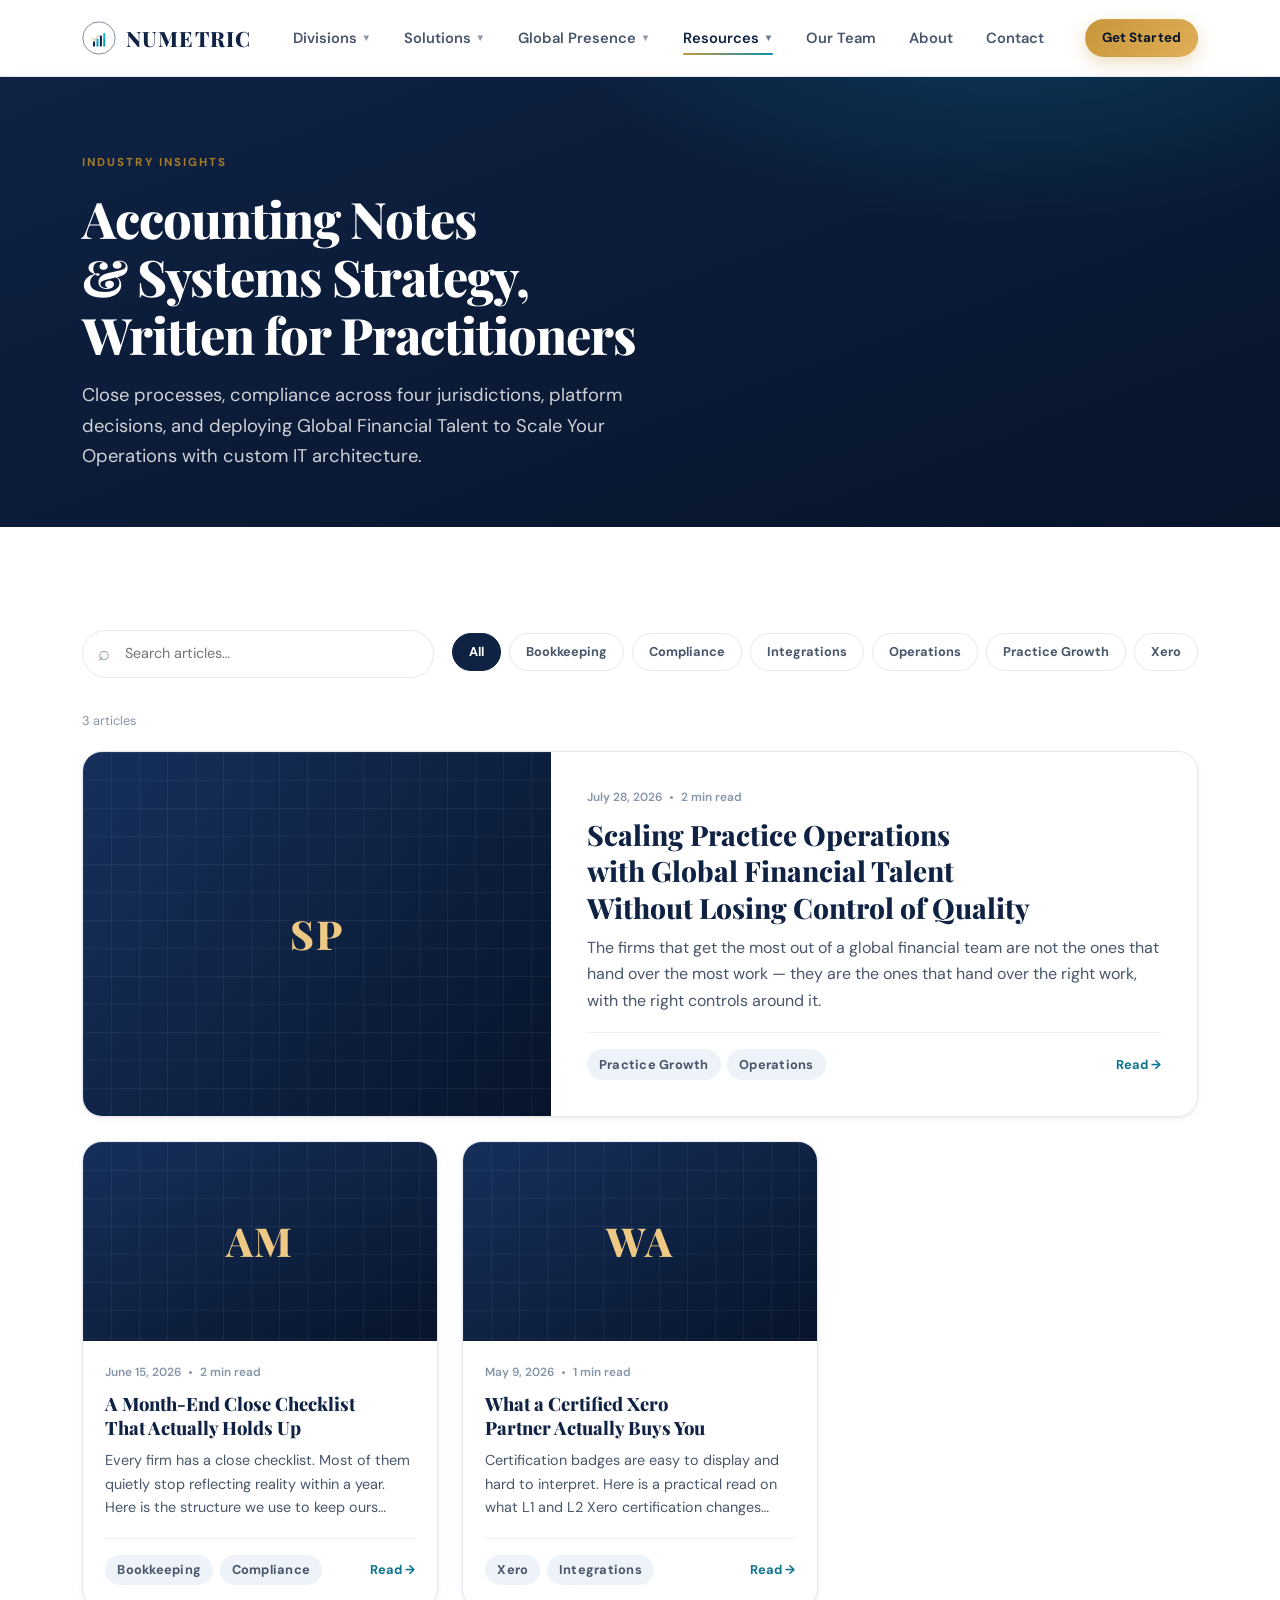
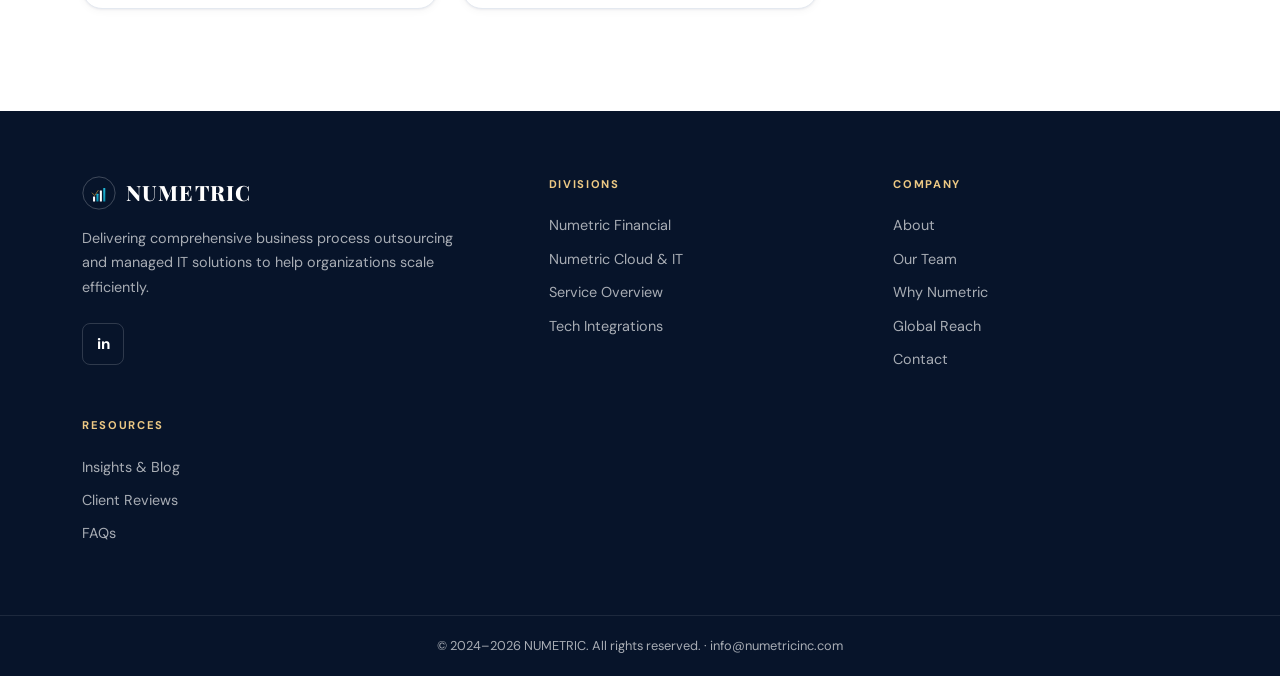
==== commit 2428637d: "Restructure homepage into corporate umbrella architecture with Numetric Financial and Numetric Cloud" ====
--- a/blog.html
+++ b/blog.html
@@ -4,7 +4,7 @@
 <meta charset="UTF-8">
 <meta name="viewport" content="width=device-width, initial-scale=1.0">
 <title>Insights &amp; Blog — NUMETRIC</title>
-<meta name="description" content="Practical writing on offshore accounting, month-end close, compliance across the US, Canada, UK and Australia, and getting more out of Xero.">
+<meta name="description" content="Practical writing on global financial operations, month-end close, compliance across the US, Canada, UK and Australia, and financial IT systems consulting.">
 <link rel="canonical" href="https://www.numetricinc.com/blog">
 <meta property="og:title" content="Insights &amp; Blog — NUMETRIC">
 <meta property="og:type" content="website">
@@ -23,9 +23,9 @@
 <section class="article-hero">
     <div class="container">
         <span class="eyebrow">Industry Insights</span>
-        <h1>Accounting Notes, Written for Practitioners</h1>
+        <h1>Accounting Notes &amp; Systems Strategy, Written for Practitioners</h1>
         <p class="hero-sub">Close processes, compliance across four jurisdictions, platform decisions,
-            and what actually changes when back-office work moves offshore.</p>
+            and deploying Global Financial Talent to Scale Your Operations with custom IT architecture.</p>
     </div>
 </section>
 
--- a/assets/site.css
+++ b/assets/site.css
@@ -412,6 +412,7 @@
     transition: background-color .18s, color .18s, padding-left .18s;
 }
 .dropdown a:hover { background: var(--canvas); color: var(--navy-800); padding-left: 1rem; }
+.dropdown a[aria-current="page"] { color: var(--navy-800); font-weight: 700; background: var(--canvas); }
 
 /* Hamburger */
 .nav-toggle {
@@ -689,30 +690,165 @@
     color: var(--muted);
 }
 
-/* ── 11. SERVICES ──────────────────────────────────────────────────────── */
-.svc h3 { font-size: var(--fs-h3); color: var(--navy-800); margin-bottom: .6rem; }
-.svc > p { font-size: var(--fs-sm); color: var(--slate); line-height: 1.7; }
-.svc-list { margin-top: 1.1rem; padding-top: 1.1rem; border-top: 1px solid var(--line-soft); }
-.svc-list li {
+/* ── 11. SERVICES & PILLARS ────────────────────────────────────────── */
+.pillars-grid {
+    display: grid;
+    gap: 2rem;
+    align-items: stretch;
+}
+@media (min-width: 920px) {
+    .pillars-grid {
+        grid-template-columns: repeat(2, 1fr);
+        gap: 2.25rem;
+    }
+}
+
+.pillar-card {
+    display: flex;
+    flex-direction: column;
+    height: 100%;
+    padding: clamp(1.75rem, 3.5vw, 2.5rem);
+    border-radius: var(--r-xl);
+    background: var(--surface);
+    border: 1px solid var(--line);
+    box-shadow: var(--sh-1);
     position: relative;
-    padding-left: 1.4rem;
+    overflow: hidden;
+    transition: transform .3s var(--ease), box-shadow .3s var(--ease), border-color .3s;
+}
+.pillar-card:hover {
+    transform: translateY(-4px);
+    box-shadow: var(--sh-2);
+}
+.pillar-card.pillar-kpo {
+    border-top: 4px solid var(--gold-500);
+}
+.pillar-card.pillar-it {
+    border-top: 4px solid var(--teal-500);
+}
+
+.pillar-top {
+    margin-bottom: 1.5rem;
+    padding-bottom: 1.25rem;
+    border-bottom: 1px solid var(--line-soft);
+}
+.pillar-badge {
+    display: inline-flex;
+    align-items: center;
+    gap: .4rem;
+    font-size: .72rem;
+    font-weight: 700;
+    letter-spacing: .12em;
+    text-transform: uppercase;
+    padding: .35rem .85rem;
+    border-radius: var(--r-pill);
+    margin-bottom: .85rem;
+}
+.pillar-badge.badge-kpo {
+    background: var(--gold-50);
+    color: var(--gold-600);
+    border: 1px solid rgba(200, 151, 58, .3);
+}
+.pillar-badge.badge-it {
+    background: var(--teal-50);
+    color: var(--teal-600);
+    border: 1px solid rgba(8, 145, 178, .3);
+}
+
+.pillar-title {
+    font-size: clamp(1.35rem, 2.6vw, 1.7rem);
+    color: var(--navy-900);
+    font-family: var(--font-display);
+    line-height: 1.25;
+    margin-bottom: .6rem;
+}
+.pillar-desc {
+    font-size: var(--fs-sm);
+    color: var(--slate);
+    line-height: 1.65;
+}
+
+.pillar-caps {
+    display: grid;
+    gap: 1.15rem;
+    margin-bottom: 1.75rem;
+    flex: 1 1 auto;
+}
+.pillar-cap {
+    display: flex;
+    align-items: flex-start;
+    gap: .85rem;
+}
+.pillar-cap-icon {
+    flex: 0 0 24px;
+    width: 24px;
+    height: 24px;
+    border-radius: 50%;
+    display: grid;
+    place-items: center;
+    font-size: .75rem;
+    font-weight: 700;
+    margin-top: .15rem;
+}
+.pillar-kpo .pillar-cap-icon {
+    background: var(--gold-50);
+    color: var(--gold-600);
+}
+.pillar-it .pillar-cap-icon {
+    background: var(--teal-50);
+    color: var(--teal-600);
+}
+
+.pillar-cap-body h4 {
+    font-size: .95rem;
+    font-weight: 700;
+    color: var(--navy-800);
+    margin-bottom: .2rem;
+}
+.pillar-cap-body p {
     font-size: var(--fs-xs);
     color: var(--slate);
-    line-height: 1.5;
-}
-.svc-list li + li { margin-top: .5rem; }
-.svc-list li::before {
-    content: '';
-    position: absolute;
-    left: 0;
-    top: .45em;
-    width: 6px;
-    height: 6px;
-    border-radius: 50%;
-    background: linear-gradient(135deg, var(--teal-500), var(--gold-500));
-}
-
-/* ── 12. INTEGRATIONS ──────────────────────────────────────────────────── */
+    line-height: 1.55;
+}
+
+.pillar-tech {
+    margin-top: auto;
+    padding-top: 1.25rem;
+    border-top: 1px solid var(--line-soft);
+}
+.pillar-tech-label {
+    font-size: .7rem;
+    font-weight: 700;
+    letter-spacing: .1em;
+    text-transform: uppercase;
+    color: var(--muted);
+    margin-bottom: .6rem;
+    display: block;
+}
+.tech-pills {
+    display: flex;
+    flex-wrap: wrap;
+    gap: .45rem;
+}
+.tech-pill {
+    padding: .3rem .75rem;
+    border-radius: var(--r-pill);
+    background: var(--canvas);
+    border: 1px solid var(--line);
+    font-size: .75rem;
+    font-weight: 600;
+    color: var(--navy-700);
+    display: inline-flex;
+    align-items: center;
+    gap: .35rem;
+}
+.tech-pill.highlight {
+    background: var(--navy-800);
+    color: #fff;
+    border-color: var(--navy-800);
+}
+
+/* ── 12. INTEGRATIONS & TECH STACK ─────────────────────────────────────── */
 .intg { position: relative; }
 .intg-logo {
     display: grid;
@@ -725,8 +861,11 @@
     color: #fff;
     margin-bottom: 1.1rem;
 }
-.intg-logo.timeki { background: linear-gradient(135deg, var(--teal-500), var(--teal-600)); }
+.intg-logo.biologs { background: linear-gradient(135deg, var(--teal-500), var(--teal-600)); }
+.intg-logo svg { width: 32px; height: 32px; }
 .intg-logo.xero { background: linear-gradient(135deg, #13b5ea, #0086b3); font-family: var(--font-display); }
+.intg-logo.python { background: linear-gradient(135deg, #2b5b84, #ffd43b); color: #fff; font-size: 1.3rem; }
+.intg-logo.tally { background: linear-gradient(135deg, #0e7490, #16305c); font-size: 1.2rem; }
 .intg h3 { font-size: var(--fs-h3); color: var(--navy-800); }
 .intg-sub { font-size: var(--fs-xs); font-weight: 700; color: var(--teal-600); margin-block: .25rem .8rem; }
 .intg > p { font-size: var(--fs-sm); color: var(--slate); line-height: 1.7; }
@@ -740,13 +879,60 @@
     font-weight: 600;
     color: var(--slate);
 }
-
-.note-panel {
+.intg-link {
+    display: inline-block;
+    margin-top: 1.1rem;
+    font-size: var(--fs-xs);
+    font-weight: 700;
+    color: var(--teal-600);
+    transition: color .2s;
+}
+.intg-link:hover { color: var(--navy-800); }
+
+.arch-panel {
+    margin-top: 2.25rem;
+    padding: clamp(1.5rem, 3.5vw, 2.5rem);
+    border-radius: var(--r-xl);
+    background: linear-gradient(145deg, var(--navy-800), var(--navy-900));
+    color: #fff;
+    box-shadow: var(--sh-navy);
+    border: 1px solid rgba(255, 255, 255, .1);
+}
+.arch-panel h4 {
+    font-size: 1.2rem;
+    color: var(--gold-300);
+    margin-bottom: .6rem;
+}
+.arch-panel p {
+    font-size: var(--fs-sm);
+    color: rgba(255, 255, 255, .82);
+    line-height: 1.75;
+}
+.arch-flow-grid {
+    display: grid;
+    gap: 1rem;
     margin-top: 1.5rem;
-    padding: clamp(1.25rem, 3vw, 2rem);
-    border-radius: var(--r-lg);
-    border-left: 4px solid var(--gold-500);
-    background: var(--gold-50);
+    padding-top: 1.5rem;
+    border-top: 1px solid rgba(255, 255, 255, .12);
+}
+@media (min-width: 768px) {
+    .arch-flow-grid { grid-template-columns: repeat(3, 1fr); }
+}
+.arch-flow-step {
+    padding: 1rem;
+    border-radius: var(--r-md);
+    background: rgba(255, 255, 255, .05);
+    border: 1px solid rgba(255, 255, 255, .08);
+}
+.arch-flow-step h5 {
+    font-size: .85rem;
+    color: var(--teal-400);
+    margin-bottom: .35rem;
+}
+.arch-flow-step p {
+    font-size: var(--fs-xs);
+    color: rgba(255, 255, 255, .7);
+    line-height: 1.5;
 }
 .note-panel h4 { font-size: 1.05rem; color: var(--navy-800); margin-bottom: .5rem; }
 .note-panel p { font-size: var(--fs-sm); color: var(--slate); line-height: 1.7; }
@@ -1090,6 +1276,71 @@
 .reviews-layout { display: grid; gap: 1.5rem; margin-bottom: 3rem; }
 @media (min-width: 900px) { .reviews-layout { grid-template-columns: .8fr 1.2fr; } }
 
+/* Rating panel and the scan-to-review card share the narrow column so the
+   two "read the reviews / leave a review" routes sit next to each other. */
+.reviews-aside { display: grid; gap: 1.5rem; align-content: start; }
+
+.gr-card {
+    padding: 1.25rem;
+    border-radius: var(--r-lg);
+    background: var(--surface);
+    border: 1px solid var(--line);
+    box-shadow: var(--sh-1);
+    text-align: center;
+}
+/* The artwork is a white hexagon badge — a soft ground stops it floating. */
+.gr-qr {
+    display: block;
+    width: 100%;
+    max-width: 15rem;
+    height: auto;
+    margin: 0 auto;
+    border-radius: var(--r-md);
+    background: #fff;
+}
+.gr-note {
+    margin-block: .5rem 1rem;
+    font-size: var(--fs-xs);
+    color: var(--muted);
+    line-height: 1.6;
+    text-wrap: pretty;
+}
+
+.reviews-head {
+    display: flex;
+    flex-wrap: wrap;
+    align-items: center;
+    gap: .75rem;
+    margin-bottom: 1.25rem;
+}
+.reviews-head h3 { font-size: 1.15rem; color: var(--navy-800); }
+/* An explicit display value outranks the user-agent [hidden] rule, so the
+   badge must opt back out or it shows even with no live source wired up. */
+.live-dot[hidden] { display: none; }
+.live-dot {
+    display: inline-flex;
+    align-items: center;
+    gap: .45rem;
+    font-size: .72rem;
+    font-weight: 700;
+    letter-spacing: .04em;
+    color: var(--teal-600);
+}
+.live-dot::before {
+    content: '';
+    width: .45rem;
+    height: .45rem;
+    border-radius: 50%;
+    background: var(--teal-500);
+    box-shadow: 0 0 0 0 rgba(34, 184, 216, .55);
+    animation: livePulse 2.4s var(--ease) infinite;
+}
+@keyframes livePulse {
+    70%  { box-shadow: 0 0 0 .5rem rgba(34, 184, 216, 0); }
+    100% { box-shadow: 0 0 0 0 rgba(34, 184, 216, 0); }
+}
+@media (prefers-reduced-motion: reduce) { .live-dot::before { animation: none; } }
+
 .rating-summary {
     padding: 1.75rem;
     border-radius: var(--r-lg);
@@ -1357,22 +1608,35 @@
 }
 .member-bio { font-size: var(--fs-sm); color: var(--slate); line-height: 1.7; flex: 1; }
 .member-focus { display: flex; flex-wrap: wrap; gap: .4rem; margin-top: 1.1rem; }
+/* Stacked, not inline: an email address is long enough that side-by-side
+   links wrap into an unreadable ribbon on a phone. */
 .member-links {
-    display: flex;
-    flex-wrap: wrap;
-    gap: .5rem;
+    display: grid;
+    justify-items: start;
+    gap: .55rem;
     margin-top: 1.25rem;
     padding-top: 1.1rem;
     border-top: 1px solid var(--line-soft);
 }
 .member-link {
+    display: flex;
+    align-items: center;
+    gap: .5rem;
+    max-width: 100%;
     font-size: var(--fs-xs);
     font-weight: 700;
     color: var(--teal-600);
     transition: color .2s;
 }
+.member-link svg { width: 1rem; height: 1rem; flex-shrink: 0; }
+/* An email address is longer than a narrow card and must not be truncated —
+   half an address is useless to read. Let it wrap instead, breaking mid-token
+   if the card is narrow enough to require it. */
+.member-link > span:first-of-type {
+    min-width: 0;
+    overflow-wrap: anywhere;
+}
 .member-link:hover { color: var(--navy-800); }
-.member-link + .member-link { padding-left: .75rem; border-left: 1px solid var(--line); }
 
 .team-quote {
     max-width: 44rem;
@@ -1572,3 +1836,289 @@
 .mt-lg { margin-top: 2.5rem; }
 .flex-wrap-gap { display: flex; flex-wrap: wrap; gap: .85rem; }
 .justify-center { justify-content: center; }
+
+/* ── 27. UMBRELLA ARCHITECTURE & VERTICAL PILLARS ──────────────────────── */
+.hero-dual-cta {
+    display: flex;
+    flex-wrap: wrap;
+    gap: 1rem;
+    margin-top: 2.25rem;
+}
+.hero-dual-cta .btn {
+    flex: 1 1 auto;
+    min-width: 15rem;
+    font-size: .95rem;
+    letter-spacing: .02em;
+    padding: .85rem 1.75rem;
+    box-shadow: var(--sh-2);
+}
+@media (min-width: 580px) {
+    .hero-dual-cta .btn { flex: 0 0 auto; }
+}
+
+.btn-hero-financial {
+    --btn-bg: linear-gradient(135deg, #dfb153 0%, var(--gold-500) 50%, var(--gold-600) 100%);
+    --btn-fg: var(--navy-900);
+    --btn-bd: rgba(253, 246, 232, 0.45);
+    box-shadow: 0 8px 24px rgba(200, 151, 58, .36) !important;
+}
+.btn-hero-financial:hover {
+    box-shadow: 0 14px 34px rgba(200, 151, 58, .48) !important;
+    transform: translateY(-3px);
+}
+
+.btn-hero-cloud {
+    --btn-bg: linear-gradient(135deg, #22d3ee 0%, var(--teal-500) 50%, var(--teal-600) 100%);
+    --btn-fg: #ffffff;
+    --btn-bd: rgba(230, 246, 251, 0.45);
+    box-shadow: 0 8px 24px rgba(8, 145, 178, .36) !important;
+}
+.btn-hero-cloud:hover {
+    box-shadow: 0 14px 34px rgba(8, 145, 178, .48) !important;
+    transform: translateY(-3px);
+}
+
+/* Split Pillars Section */
+.split-pillars-section {
+    position: relative;
+    padding-block: clamp(3.5rem, 7vw, 6rem);
+    background: linear-gradient(180deg, #f8fafc 0%, #f1f5f9 100%);
+    border-bottom: 1px solid var(--line);
+}
+
+.split-pillars-grid {
+    display: grid;
+    gap: 2rem;
+    grid-template-columns: 1fr;
+}
+@media (min-width: 900px) {
+    .split-pillars-grid {
+        grid-template-columns: repeat(2, 1fr);
+        gap: 2.5rem;
+    }
+}
+
+.split-pillar-card {
+    display: flex;
+    flex-direction: column;
+    height: 100%;
+    padding: clamp(2rem, 4vw, 2.75rem);
+    border-radius: var(--r-xl);
+    background: var(--surface);
+    border: 1px solid var(--line);
+    box-shadow: var(--sh-1);
+    position: relative;
+    overflow: hidden;
+    transition: transform .35s var(--ease), box-shadow .35s var(--ease), border-color .35s var(--ease);
+}
+.split-pillar-card::before {
+    content: '';
+    position: absolute;
+    inset-inline: 0;
+    top: 0;
+    height: 5px;
+    opacity: .95;
+    transition: height .3s var(--ease);
+}
+.split-pillar-card:hover {
+    transform: translateY(-6px);
+    box-shadow: 0 18px 45px rgba(15, 34, 68, .12);
+}
+.split-pillar-card:hover::before {
+    height: 7px;
+}
+
+.split-pillar-fin {
+    border-color: rgba(200, 151, 58, .25);
+}
+.split-pillar-fin::before {
+    background: linear-gradient(90deg, var(--gold-500), #e8be6d);
+}
+
+.split-pillar-cloud {
+    border-color: rgba(8, 145, 178, .25);
+}
+.split-pillar-cloud::before {
+    background: linear-gradient(90deg, var(--teal-500), #22d3ee);
+}
+
+.pillar-card-header {
+    display: flex;
+    align-items: center;
+    gap: 1rem;
+    margin-bottom: 1.4rem;
+}
+.pillar-icon-badge {
+    width: 54px;
+    height: 54px;
+    border-radius: var(--r-md);
+    display: grid;
+    place-items: center;
+    flex-shrink: 0;
+    box-shadow: var(--sh-1);
+}
+.fin-badge {
+    background: linear-gradient(135deg, var(--gold-50), #fbeecd);
+    color: var(--gold-600);
+    border: 1px solid rgba(200, 151, 58, .25);
+}
+.cloud-badge {
+    background: linear-gradient(135deg, var(--teal-50), #d8f3fa);
+    color: var(--teal-600);
+    border: 1px solid rgba(8, 145, 178, .25);
+}
+
+.pillar-super-tag {
+    font-size: .75rem;
+    font-weight: 700;
+    letter-spacing: .12em;
+    text-transform: uppercase;
+    color: var(--slate);
+}
+.split-pillar-fin .pillar-super-tag { color: var(--gold-600); }
+.split-pillar-cloud .pillar-super-tag { color: var(--teal-600); }
+
+.split-pillar-title {
+    font-size: clamp(1.4rem, 2.5vw, 1.85rem);
+    color: var(--navy-900);
+    font-family: var(--font-display);
+    line-height: 1.25;
+    margin-bottom: .85rem;
+}
+
+.split-pillar-desc {
+    font-size: var(--fs-body);
+    color: var(--slate);
+    line-height: 1.7;
+    margin-bottom: 1.75rem;
+}
+
+.split-pillar-checklist {
+    list-style: none;
+    padding: 0;
+    margin: 0 0 2rem 0;
+    display: grid;
+    gap: .85rem;
+    flex: 1 1 auto;
+}
+.split-pillar-checklist li {
+    display: flex;
+    align-items: flex-start;
+    gap: .75rem;
+    font-size: var(--fs-sm);
+    color: var(--ink);
+    line-height: 1.55;
+}
+.check-icon {
+    width: 20px;
+    height: 20px;
+    flex-shrink: 0;
+    margin-top: .15rem;
+}
+.split-pillar-fin .check-icon { color: var(--gold-500); }
+.split-pillar-cloud .check-icon { color: var(--teal-500); }
+
+.split-pillar-foot {
+    margin-top: auto;
+    padding-top: 1.5rem;
+    border-top: 1px solid var(--line-soft);
+    display: flex;
+    flex-direction: column;
+    gap: 1.25rem;
+}
+@media (min-width: 500px) {
+    .split-pillar-foot {
+        flex-direction: row;
+        align-items: center;
+        justify-content: space-between;
+    }
+}
+
+.split-pillar-tags {
+    display: flex;
+    flex-wrap: wrap;
+    gap: .4rem;
+}
+
+.tag-teal {
+    background: var(--teal-50);
+    color: var(--teal-600);
+    border: 1px solid rgba(8, 145, 178, .2);
+}
+
+.split-pillar-link {
+    display: inline-flex;
+    align-items: center;
+    gap: .5rem;
+    font-size: .95rem;
+    font-weight: 700;
+    padding: .65rem 1.25rem;
+    border-radius: var(--r-pill);
+    transition: transform .22s var(--ease), background-color .22s var(--ease), color .22s var(--ease);
+}
+.fin-link {
+    background: var(--gold-50);
+    color: var(--gold-600);
+    border: 1.5px solid rgba(200, 151, 58, .35);
+}
+.fin-link:hover {
+    background: var(--gold-500);
+    color: var(--navy-900);
+    transform: translateX(4px);
+    border-color: var(--gold-500);
+}
+.cloud-link {
+    background: var(--teal-50);
+    color: var(--teal-600);
+    border: 1.5px solid rgba(8, 145, 178, .35);
+}
+.cloud-link:hover {
+    background: var(--teal-500);
+    color: #fff;
+    transform: translateX(4px);
+    border-color: var(--teal-500);
+}
+.split-pillar-link .arrow {
+    font-size: 1.15rem;
+    transition: transform .22s var(--ease);
+}
+.split-pillar-link:hover .arrow {
+    transform: translateX(4px);
+}
+
+/* Landing Page Hero and Content Layouts */
+.vertical-page-hero {
+    position: relative;
+    padding-block: clamp(4rem, 9vw, 6.5rem);
+    background: linear-gradient(160deg, var(--navy-800) 0%, var(--navy-900) 100%);
+    color: #fff;
+    overflow: hidden;
+}
+.vertical-page-hero::before {
+    content: '';
+    position: absolute;
+    inset: 0;
+    background-image:
+        linear-gradient(rgba(255, 255, 255, .04) 1px, transparent 1px),
+        linear-gradient(90deg, rgba(255, 255, 255, .04) 1px, transparent 1px);
+    background-size: 52px 52px;
+    mask-image: radial-gradient(120% 90% at 50% 0%, #000 30%, transparent 78%);
+}
+.vertical-page-hero .container {
+    position: relative;
+    z-index: 1;
+}
+.vertical-page-hero h1 {
+    font-size: clamp(2.2rem, 5.5vw, 3.8rem);
+    line-height: 1.15;
+    margin-block: 1rem 1.25rem;
+    max-width: 52rem;
+}
+.vertical-page-hero p.hero-sub {
+    font-size: var(--fs-lead);
+    max-width: 44rem;
+    color: rgba(255, 255, 255, .82);
+    line-height: 1.7;
+    margin-bottom: 2rem;
+}
+
